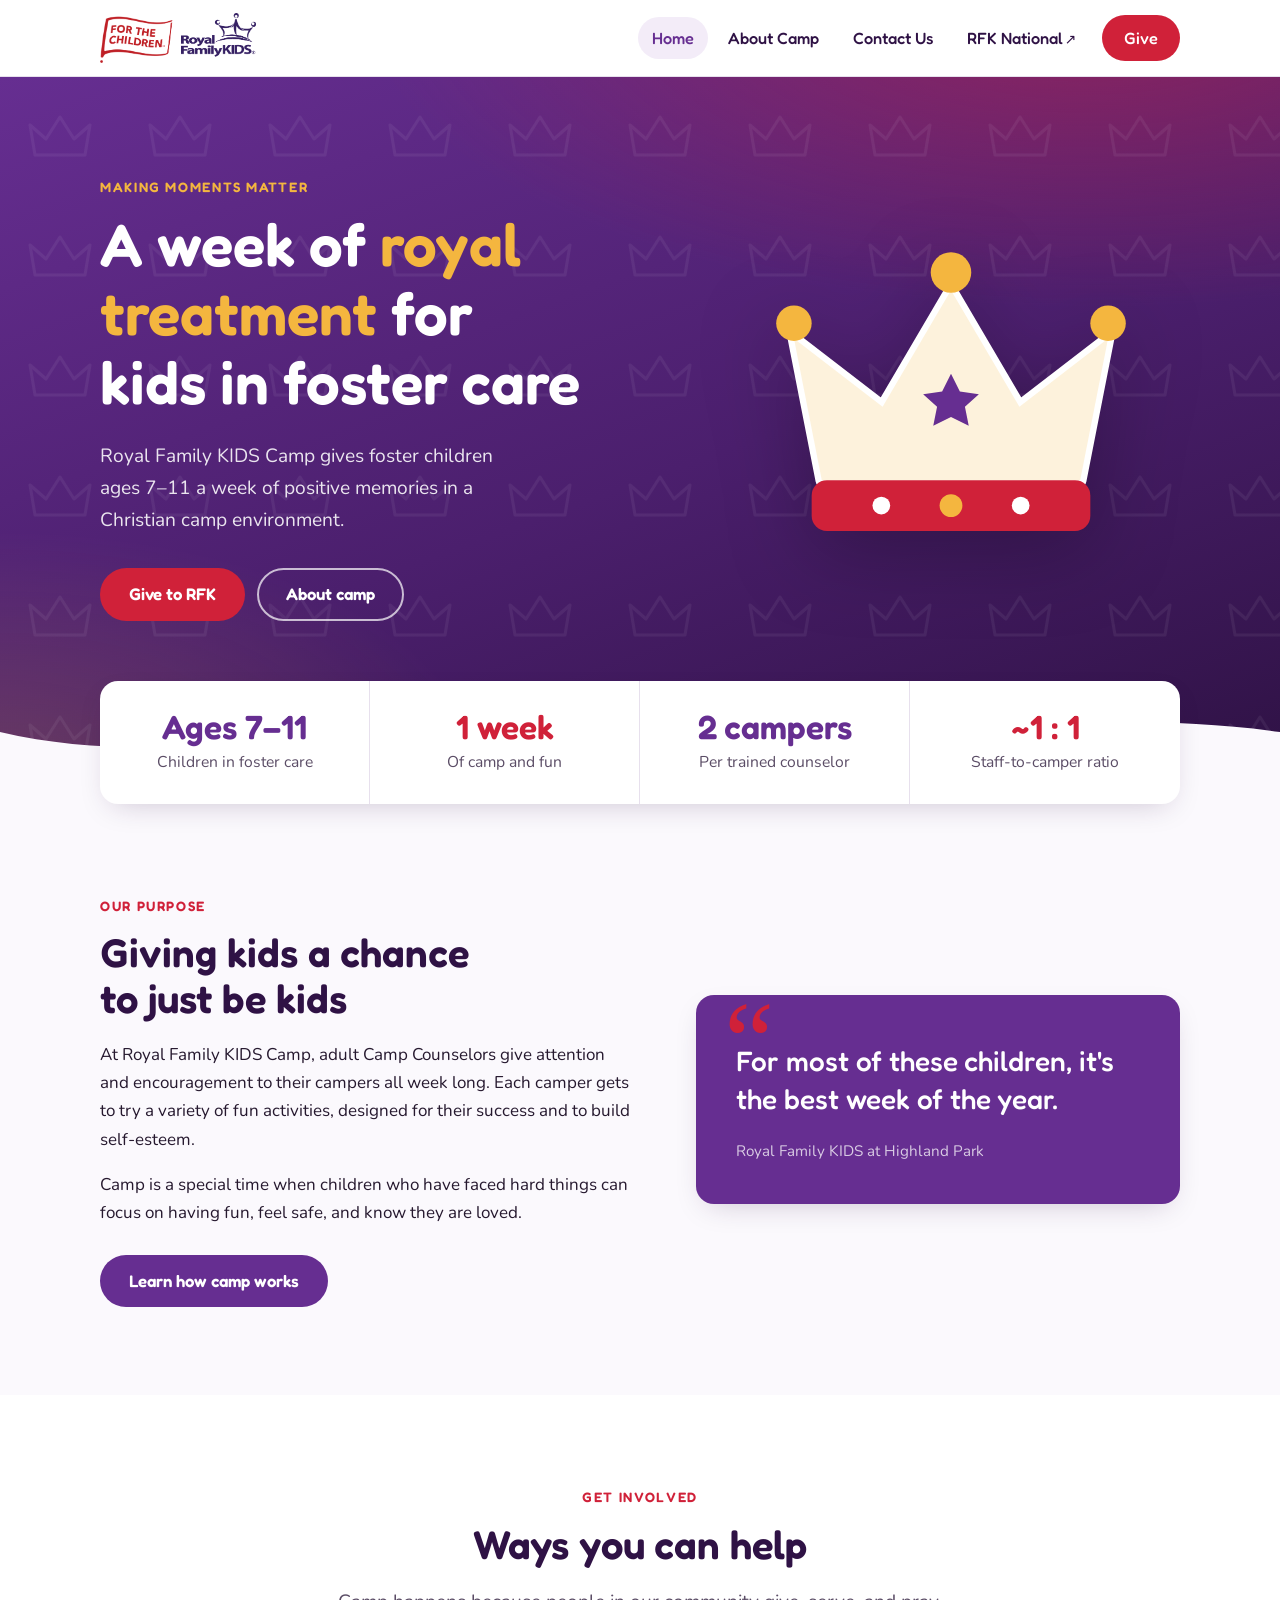
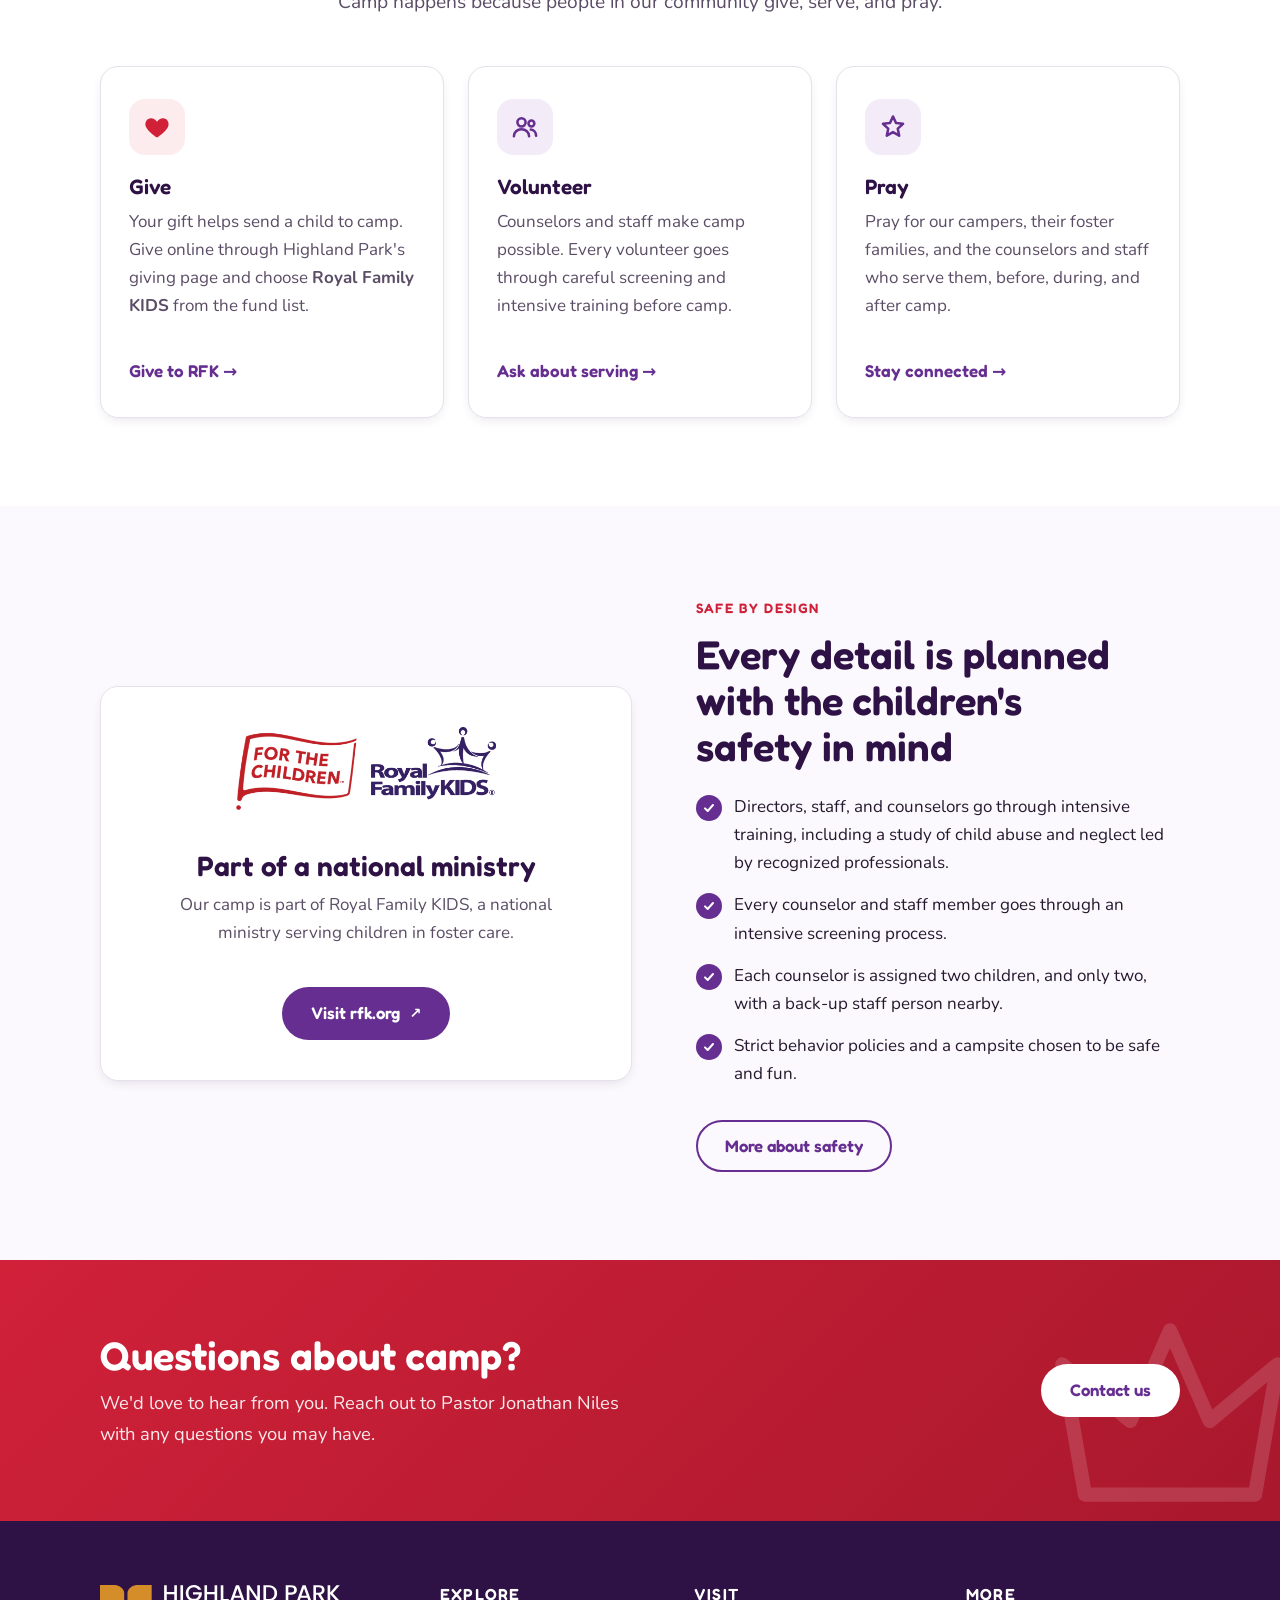
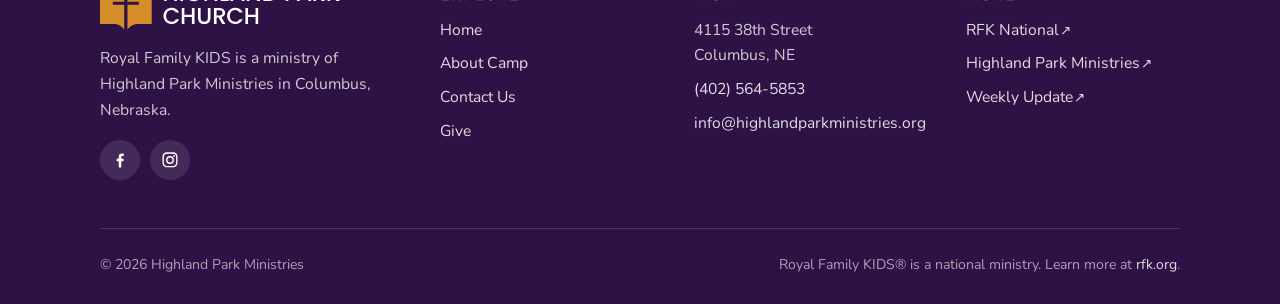
==== index.html @ 73dc24c9 "Initial commit" ====
<!DOCTYPE html>
<html lang="en">
<head>
  <meta charset="UTF-8">
  <meta name="viewport" content="width=device-width, initial-scale=1.0">
  <title>Royal Family KIDS | Highland Park Ministries</title>
  <meta name="description" content="Royal Family KIDS Camp at Highland Park Ministries in Columbus, Nebraska gives foster children ages 7–11 a week of positive memories and royal treatment in a Christian camp environment.">
  <meta name="theme-color" content="#662e91">
  <link rel="icon" href="images/favicon.svg" type="image/svg+xml">
  <link rel="preconnect" href="https://fonts.googleapis.com">
  <link rel="preconnect" href="https://fonts.gstatic.com" crossorigin>
  <link href="https://fonts.googleapis.com/css2?family=Fredoka:wght@500;600&family=Nunito:wght@400;700&display=swap" rel="stylesheet">
  <link rel="stylesheet" href="style.css">
</head>
<body>
  <a class="skip-link" href="#main">Skip to content</a>

  <header class="site-header">
    <div class="container header-inner">
      <a class="brand" href="index.html" aria-label="Royal Family KIDS home">
        <img src="images/rfk-logo.png" alt="For the Children — Royal Family KIDS" width="495" height="159">
      </a>
      <button class="nav-toggle" type="button" aria-expanded="false" aria-controls="site-nav" aria-label="Menu">
        <svg viewBox="0 0 24 24" fill="none" stroke="currentColor" stroke-width="2.5" stroke-linecap="round"><path d="M4 7h16M4 12h16M4 17h16"/></svg>
      </button>
      <nav class="site-nav" id="site-nav" aria-label="Main">
        <ul>
          <li><a href="index.html" aria-current="page">Home</a></li>
          <li><a href="about.html">About Camp</a></li>
          <li><a href="contact.html">Contact Us</a></li>
          <li><a class="ext" href="https://rfk.org/" target="_blank" rel="noopener">RFK National</a></li>
          <li class="nav-give"><a href="give.html">Give</a></li>
        </ul>
      </nav>
    </div>
  </header>

  <main id="main">
    <!-- Hero -->
    <section class="hero">
      <div class="container hero-inner">
        <div>
          <span class="eyebrow">Making moments matter</span>
          <h1>A week of <span class="accent">royal treatment</span> for kids in foster care</h1>
          <p class="lead">Royal Family KIDS Camp gives foster children ages 7–11 a week of positive memories in a Christian camp environment.</p>
          <div class="btn-row">
            <a class="btn btn-red" href="give.html">Give to RFK</a>
            <a class="btn btn-outline-white" href="about.html">About camp</a>
          </div>
        </div>
        <div class="hero-art" aria-hidden="true">
          <svg viewBox="0 0 300 260" fill="none">
            <path d="M48 196 L26 84 L96 138 L150 46 L204 138 L274 84 L252 196 Z" fill="#ffffff" stroke="#ffffff" stroke-width="10" stroke-linejoin="round"/>
            <path d="M48 196 L26 84 L96 138 L150 46 L204 138 L274 84 L252 196 Z" fill="#f4b63f" opacity="0.18"/>
            <circle cx="26" cy="72" r="14" fill="#f4b63f"/>
            <circle cx="150" cy="32" r="16" fill="#f4b63f"/>
            <circle cx="274" cy="72" r="14" fill="#f4b63f"/>
            <rect x="40" y="196" width="220" height="40" rx="12" fill="#d02139"/>
            <circle cx="95" cy="216" r="7" fill="#ffffff"/>
            <circle cx="150" cy="216" r="9" fill="#f4b63f"/>
            <circle cx="205" cy="216" r="7" fill="#ffffff"/>
            <path d="M150 112 l7 14 15 2 -11 10 3 15 -14 -7 -14 7 3 -15 -11 -10 15 -2z" fill="#662e91"/>
          </svg>
        </div>
      </div>
      <div class="wave" aria-hidden="true">
        <svg viewBox="0 0 1440 80" preserveAspectRatio="none"><path d="M0 40 C 240 90 480 0 720 30 C 960 60 1200 10 1440 40 L1440 80 L0 80 Z" fill="#fbf9fd"/></svg>
      </div>
    </section>

    <!-- Quick facts -->
    <section class="facts" aria-label="Camp at a glance">
      <div class="container">
        <div class="facts-grid">
          <div class="fact"><strong>Ages 7–11</strong><span>Children in foster care</span></div>
          <div class="fact"><strong>1 week</strong><span>Of camp and fun</span></div>
          <div class="fact"><strong>2 campers</strong><span>Per trained counselor</span></div>
          <div class="fact"><strong>~1 : 1</strong><span>Staff-to-camper ratio</span></div>
        </div>
      </div>
    </section>

    <!-- Intro -->
    <section class="section">
      <div class="container split">
        <div>
          <span class="eyebrow">Our purpose</span>
          <h2>Giving kids a chance to just be kids</h2>
          <p>At Royal Family KIDS Camp, adult Camp Counselors give attention and encouragement to their campers all week long. Each camper gets to try a variety of fun activities, designed for their success and to build self-esteem.</p>
          <p>Camp is a special time when children who have faced hard things can focus on having fun, feel safe, and know they are loved.</p>
          <div class="btn-row spaced">
            <a class="btn btn-purple" href="about.html">Learn how camp works</a>
          </div>
        </div>
        <figure class="quote-card">
          <blockquote>For most of these children, it's the best week of the year.</blockquote>
          <cite>Royal Family KIDS at Highland Park</cite>
        </figure>
      </div>
    </section>

    <!-- Ways to help -->
    <section class="section section-white">
      <div class="container">
        <div class="section-head center">
          <span class="eyebrow">Get involved</span>
          <h2>Ways you can help</h2>
          <p class="lead">Camp happens because people in our community give, serve, and pray.</p>
        </div>
        <div class="card-grid">
          <article class="card">
            <div class="icon-badge red" aria-hidden="true">
              <svg viewBox="0 0 24 24" fill="currentColor"><path d="M12 21s-7.5-4.6-9.5-9.3C1.1 8.3 3.2 4.5 7 4.5c2.1 0 3.6 1.2 5 3 1.4-1.8 2.9-3 5-3 3.8 0 5.9 3.8 4.5 7.2C19.5 16.4 12 21 12 21z"/></svg>
            </div>
            <h3>Give</h3>
            <p>Your gift helps send a child to camp. Give online through Highland Park's giving page and choose <strong>Royal Family KIDS</strong> from the fund list.</p>
            <a class="card-link" href="give.html">Give to RFK &rarr;</a>
          </article>
          <article class="card">
            <div class="icon-badge" aria-hidden="true">
              <svg viewBox="0 0 24 24" fill="none" stroke="currentColor" stroke-width="2.2" stroke-linecap="round" stroke-linejoin="round"><circle cx="9" cy="8" r="3.5"/><path d="M2.5 20c0-3.6 2.9-6 6.5-6s6.5 2.4 6.5 6"/><circle cx="17.5" cy="9" r="2.5"/><path d="M17 14.2c2.6.3 4.5 2.4 4.5 5.3"/></svg>
            </div>
            <h3>Volunteer</h3>
            <p>Counselors and staff make camp possible. Every volunteer goes through careful screening and intensive training before camp.</p>
            <a class="card-link" href="contact.html">Ask about serving &rarr;</a>
          </article>
          <article class="card">
            <div class="icon-badge" aria-hidden="true">
              <svg viewBox="0 0 24 24" fill="none" stroke="currentColor" stroke-width="2.2" stroke-linecap="round" stroke-linejoin="round"><path d="M12 3l2.6 5.6 6 .7-4.5 4.1 1.2 6L12 16.4 6.7 19.4l1.2-6L3.4 9.3l6-.7z"/></svg>
            </div>
            <h3>Pray</h3>
            <p>Pray for our campers, their foster families, and the counselors and staff who serve them, before, during, and after camp.</p>
            <a class="card-link" href="contact.html">Stay connected &rarr;</a>
          </article>
        </div>
      </div>
    </section>

    <!-- Safety teaser -->
    <section class="section">
      <div class="container split reverse">
        <div>
          <span class="eyebrow">Safe by design</span>
          <h2>Every detail is planned with the children's safety in mind</h2>
          <ul class="checklist">
            <li>Directors, staff, and counselors go through intensive training, including a study of child abuse and neglect led by recognized professionals.</li>
            <li>Every counselor and staff member goes through an intensive screening process.</li>
            <li>Each counselor is assigned two children, and only two, with a back-up staff person nearby.</li>
            <li>Strict behavior policies and a campsite chosen to be safe and fun.</li>
          </ul>
          <a class="btn btn-outline" href="about.html#safety">More about safety</a>
        </div>
        <div class="feature-band stacked">
          <img src="images/rfk-logo.png" alt="" width="495" height="159">
          <div>
            <h2>Part of a national ministry</h2>
            <p>Our camp is part of Royal Family KIDS, a national ministry serving children in foster care.</p>
          </div>
          <a class="btn btn-purple ext" href="https://rfk.org/" target="_blank" rel="noopener">Visit rfk.org</a>
        </div>
      </div>
    </section>

    <!-- CTA -->
    <section class="cta-band">
      <div class="container cta-inner">
        <div>
          <h2>Questions about camp?</h2>
          <p>We'd love to hear from you. Reach out to Pastor Jonathan Niles with any questions you may have.</p>
        </div>
        <a class="btn btn-white" href="contact.html">Contact us</a>
      </div>
    </section>
  </main>

  <footer class="site-footer">
    <div class="container">
      <div class="footer-grid">
        <div class="footer-brand">
          <img src="images/hpc-logo-white.svg" alt="Highland Park Ministries" width="240" height="45">
          <p>Royal Family KIDS is a ministry of Highland Park Ministries in Columbus, Nebraska.</p>
          <div class="socials">
            <a href="https://www.facebook.com/hpchurchne" target="_blank" rel="noopener" aria-label="Highland Park on Facebook">
              <svg viewBox="0 0 24 24"><path d="M13.5 21v-7.5h2.5l.4-3h-2.9V8.6c0-.9.3-1.5 1.5-1.5h1.5V4.4c-.3 0-1.2-.1-2.2-.1-2.2 0-3.8 1.4-3.8 3.9v2.3H8v3h2.5V21h3z"/></svg>
            </a>
            <a href="https://www.instagram.com/hpchurchne/" target="_blank" rel="noopener" aria-label="Highland Park on Instagram">
              <svg viewBox="0 0 24 24"><path d="M12 7.3a4.7 4.7 0 1 0 0 9.4 4.7 4.7 0 0 0 0-9.4zm0 7.7a3 3 0 1 1 0-6 3 3 0 0 1 0 6zm6-7.9a1.1 1.1 0 1 1-2.2 0 1.1 1.1 0 0 1 2.2 0zM21 8.1c-.1-1.5-.4-2.8-1.5-3.9S17.1 2.8 15.6 2.7C14.1 2.6 9.9 2.6 8.4 2.7 6.9 2.8 5.6 3.1 4.5 4.2S3.1 6.6 3 8.1c-.1 1.5-.1 5.7 0 7.2.1 1.5.4 2.8 1.5 3.9s2.4 1.4 3.9 1.5c1.5.1 5.7.1 7.2 0 1.5-.1 2.8-.4 3.9-1.5s1.4-2.4 1.5-3.9c.1-1.5.1-5.7 0-7.2zm-2 9.1c-.3.8-.9 1.4-1.7 1.7-1.2.5-4 .4-5.3.4s-4.1.1-5.3-.4c-.8-.3-1.4-.9-1.7-1.7-.5-1.2-.4-4-.4-5.3s-.1-4.1.4-5.3c.3-.8.9-1.4 1.7-1.7 1.2-.5 4-.4 5.3-.4s4.1-.1 5.3.4c.8.3 1.4.9 1.7 1.7.5 1.2.4 4 .4 5.3s.1 4.1-.4 5.3z"/></svg>
            </a>
          </div>
        </div>
        <div>
          <h4>Explore</h4>
          <ul>
            <li><a href="index.html">Home</a></li>
            <li><a href="about.html">About Camp</a></li>
            <li><a href="contact.html">Contact Us</a></li>
            <li><a href="give.html">Give</a></li>
          </ul>
        </div>
        <div>
          <h4>Visit</h4>
          <ul>
            <li>4115 38th Street<br>Columbus, NE</li>
            <li><a href="tel:+14025645853">(402) 564-5853</a></li>
            <li><a href="mailto:info@highlandparkministries.org">info@highlandparkministries.org</a></li>
          </ul>
        </div>
        <div>
          <h4>More</h4>
          <ul>
            <li><a class="ext" href="https://rfk.org/" target="_blank" rel="noopener">RFK National</a></li>
            <li><a class="ext" href="https://highlandparkministries.org/" target="_blank" rel="noopener">Highland Park Ministries</a></li>
            <li><a class="ext" href="https://hpchurchne.churchcenter.com/pages/weekly-update" target="_blank" rel="noopener">Weekly Update</a></li>
          </ul>
        </div>
      </div>
      <div class="footer-bottom">
        <span>&copy; <span id="year">2026</span> Highland Park Ministries</span>
        <span>Royal Family KIDS&reg; is a national ministry. Learn more at <a href="https://rfk.org/" target="_blank" rel="noopener">rfk.org</a>.</span>
      </div>
    </div>
  </footer>

  <script src="script.js"></script>
</body>
</html>
---- style.css ----
/* ==========================================================================
   Royal Family KIDS — Highland Park Ministries
   Shared stylesheet for every page
   ========================================================================== */

:root {
  /* Brand */
  --purple: #662e91;
  --purple-dark: #4b1f6d;
  --purple-deep: #2f1245;
  --purple-tint: #f3ecf8;
  --purple-soft: #e4d5ef;
  --red: #d02139;
  --red-dark: #a9182d;
  --red-tint: #fdecee;
  --gold: #f4b63f;

  /* Neutrals */
  --ink: #26192f;
  --ink-soft: #5b4d66;
  --line: #e7e0ed;
  --paper: #ffffff;
  --page: #fbf9fd;

  /* Type */
  --font-display: "Fredoka", "Trebuchet MS", system-ui, sans-serif;
  --font-body: "Nunito", system-ui, -apple-system, "Segoe UI", sans-serif;

  /* Shape */
  --radius: 18px;
  --radius-sm: 10px;
  --shadow: 0 10px 30px -12px rgba(47, 18, 69, 0.25);
  --shadow-sm: 0 4px 14px -6px rgba(47, 18, 69, 0.2);
  --container: 1120px;
}

/* ---------- Reset / base ---------- */
*, *::before, *::after { box-sizing: border-box; }

html { scroll-behavior: smooth; }

body {
  margin: 0;
  font-family: var(--font-body);
  font-size: 1.0625rem;
  line-height: 1.65;
  color: var(--ink);
  background: var(--page);
  -webkit-font-smoothing: antialiased;
}

img, svg { display: block; max-width: 100%; }

h1, h2, h3, h4 {
  font-family: var(--font-display);
  font-weight: 600;
  line-height: 1.15;
  margin: 0 0 0.5em;
  color: var(--purple-deep);
  text-wrap: balance;
}
h1 { font-size: clamp(2.25rem, 5vw + 0.5rem, 3.75rem); }
h2 { font-size: clamp(1.75rem, 2.5vw + 0.75rem, 2.5rem); }
h3 { font-size: 1.3rem; }

p { margin: 0 0 1em; }
p:last-child { margin-bottom: 0; }

a { color: var(--purple); text-underline-offset: 3px; }
a:hover { color: var(--red); }

:focus-visible {
  outline: 3px solid var(--gold);
  outline-offset: 3px;
  border-radius: 4px;
}

.container {
  width: 100%;
  max-width: var(--container);
  margin: 0 auto;
  padding: 0 20px;
}

.skip-link {
  position: absolute;
  left: -9999px;
  top: 0;
  background: var(--purple);
  color: #fff;
  padding: 10px 16px;
  z-index: 100;
}
.skip-link:focus { left: 12px; top: 12px; }

.eyebrow {
  display: inline-block;
  font-family: var(--font-display);
  font-weight: 600;
  font-size: 0.85rem;
  letter-spacing: 0.12em;
  text-transform: uppercase;
  color: var(--red);
  margin-bottom: 0.75rem;
}

.lead {
  font-size: 1.2rem;
  color: var(--ink-soft);
}

/* ---------- Buttons ---------- */
.btn {
  display: inline-flex;
  align-items: center;
  justify-content: center;
  gap: 0.5em;
  font-family: var(--font-display);
  font-weight: 600;
  font-size: 1.05rem;
  line-height: 1;
  padding: 0.95em 1.6em;
  border-radius: 999px;
  border: 2px solid transparent;
  text-decoration: none;
  cursor: pointer;
  transition: transform 0.15s ease, background-color 0.15s ease, color 0.15s ease, border-color 0.15s ease;
}
.btn:hover { transform: translateY(-2px); }
.btn:active { transform: translateY(0); }

.btn-red { background: var(--red); color: #fff; }
.btn-red:hover { background: var(--red-dark); color: #fff; }

.btn-purple { background: var(--purple); color: #fff; }
.btn-purple:hover { background: var(--purple-dark); color: #fff; }

.btn-white { background: #fff; color: var(--purple); }
.btn-white:hover { background: var(--purple-tint); color: var(--purple-dark); }

.btn-outline-white { border-color: rgba(255, 255, 255, 0.7); color: #fff; }
.btn-outline-white:hover { background: rgba(255, 255, 255, 0.12); border-color: #fff; color: #fff; }

.btn-outline { border-color: var(--purple); color: var(--purple); }
.btn-outline:hover { background: var(--purple); color: #fff; }

.btn-row { display: flex; flex-wrap: wrap; gap: 12px; }

.ext::after {
  content: "\2197"; /* ↗ */
  font-size: 0.85em;
  margin-left: 0.1em;
}

/* ---------- Header / nav ---------- */
.site-header {
  position: sticky;
  top: 0;
  z-index: 50;
  background: rgba(255, 255, 255, 0.96);
  backdrop-filter: saturate(1.4) blur(8px);
  border-bottom: 1px solid var(--line);
}

.header-inner {
  display: flex;
  align-items: center;
  justify-content: space-between;
  gap: 20px;
  min-height: 76px;
}

.brand img {
  height: 50px;
  width: auto;
}

.nav-toggle {
  display: none;
  background: none;
  border: 2px solid var(--purple-soft);
  border-radius: var(--radius-sm);
  padding: 8px;
  cursor: pointer;
  color: var(--purple);
}
.nav-toggle svg { width: 26px; height: 26px; }

.site-nav ul {
  display: flex;
  align-items: center;
  gap: 6px;
  list-style: none;
  margin: 0;
  padding: 0;
}

.site-nav a {
  display: block;
  font-family: var(--font-display);
  font-weight: 500;
  font-size: 1.02rem;
  color: var(--purple-deep);
  text-decoration: none;
  padding: 8px 14px;
  border-radius: 999px;
}
.site-nav a:hover { background: var(--purple-tint); color: var(--purple); }
.site-nav a[aria-current="page"] { color: var(--purple); background: var(--purple-tint); }

.site-nav .nav-give a {
  background: var(--red);
  color: #fff;
  padding: 10px 22px;
  margin-left: 6px;
}
.site-nav .nav-give a:hover,
.site-nav .nav-give a[aria-current="page"] { background: var(--red-dark); color: #fff; }

@media (max-width: 880px) {
  .nav-toggle { display: block; }

  .site-nav {
    position: absolute;
    top: 100%;
    left: 0;
    right: 0;
    background: #fff;
    border-bottom: 1px solid var(--line);
    box-shadow: var(--shadow);
    display: none;
  }
  .site-nav.open { display: block; }

  .site-nav ul {
    flex-direction: column;
    align-items: stretch;
    gap: 4px;
    padding: 12px 20px 20px;
  }
  .site-nav a { padding: 12px 16px; border-radius: var(--radius-sm); }
  .site-nav .nav-give a { margin: 8px 0 0; text-align: center; border-radius: 999px; }
}

@media (max-width: 420px) {
  .brand img { height: 40px; }
}

/* ---------- Hero (home) ---------- */
.hero {
  position: relative;
  overflow: hidden;
  color: #fff;
  background:
    radial-gradient(1200px 500px at 85% -10%, rgba(208, 33, 57, 0.45), transparent 60%),
    radial-gradient(800px 400px at 0% 100%, rgba(244, 182, 63, 0.18), transparent 60%),
    linear-gradient(160deg, var(--purple) 0%, var(--purple-dark) 55%, var(--purple-deep) 100%);
  padding: 96px 0 150px;
}

.hero::before {
  /* faint repeating crown pattern */
  content: "";
  position: absolute;
  inset: 0;
  background-image: url("data:image/svg+xml,%3Csvg xmlns='http://www.w3.org/2000/svg' width='120' height='120' viewBox='0 0 120 120'%3E%3Cg fill='none' stroke='%23ffffff' stroke-opacity='0.06' stroke-width='3' stroke-linejoin='round'%3E%3Cpath d='M35 78 L30 48 L46 62 L60 40 L74 62 L90 48 L85 78 Z'/%3E%3C/g%3E%3C/svg%3E");
  background-size: 120px 120px;
  pointer-events: none;
}

.hero-inner {
  position: relative;
  display: grid;
  grid-template-columns: 1.25fr 1fr;
  align-items: center;
  gap: 48px;
}

.hero h1 { color: #fff; margin-bottom: 0.4em; }
.hero h1 .accent { color: var(--gold); }

.hero .eyebrow { color: var(--gold); }

.hero p.lead {
  color: rgba(255, 255, 255, 0.88);
  max-width: 36ch;
  margin-bottom: 2rem;
}

.hero-art {
  position: relative;
  justify-self: center;
  width: min(100%, 380px);
}
.hero-art svg { width: 100%; height: auto; filter: drop-shadow(0 20px 40px rgba(0, 0, 0, 0.25)); }

.wave {
  position: absolute;
  left: 0;
  right: 0;
  bottom: -1px;
  line-height: 0;
}
.wave svg { width: 100%; height: 80px; }

@media (max-width: 880px) {
  .hero { padding: 64px 0 130px; }
  .hero-inner { grid-template-columns: 1fr; gap: 32px; }
  .hero-art { width: 220px; order: -1; justify-self: start; }
}

/* ---------- Page hero (inner pages) ---------- */
.page-hero {
  position: relative;
  overflow: hidden;
  color: #fff;
  background:
    radial-gradient(900px 400px at 100% 0%, rgba(208, 33, 57, 0.4), transparent 60%),
    linear-gradient(160deg, var(--purple) 0%, var(--purple-dark) 70%, var(--purple-deep) 100%);
  padding: 72px 0 120px;
}
.page-hero::before {
  content: "";
  position: absolute;
  inset: 0;
  background-image: url("data:image/svg+xml,%3Csvg xmlns='http://www.w3.org/2000/svg' width='120' height='120' viewBox='0 0 120 120'%3E%3Cg fill='none' stroke='%23ffffff' stroke-opacity='0.06' stroke-width='3' stroke-linejoin='round'%3E%3Cpath d='M35 78 L30 48 L46 62 L60 40 L74 62 L90 48 L85 78 Z'/%3E%3C/g%3E%3C/svg%3E");
  background-size: 120px 120px;
  pointer-events: none;
}
.page-hero .container { position: relative; }
.page-hero h1 { color: #fff; }
.page-hero .eyebrow { color: var(--gold); }
.page-hero p.lead { color: rgba(255, 255, 255, 0.88); max-width: 52ch; }

/* ---------- Sections ---------- */
.section { padding: 88px 0; }
.section-tight { padding: 56px 0; }
.section-white { background: var(--paper); }
.section-tint { background: var(--purple-tint); }

.section-head {
  max-width: 640px;
  margin-bottom: 48px;
}
.section-head.center { margin-left: auto; margin-right: auto; text-align: center; }

@media (max-width: 640px) {
  .section { padding: 64px 0; }
}

/* ---------- Facts strip ---------- */
.facts {
  position: relative;
  z-index: 2;
  margin-top: -90px;
}
.facts-grid {
  display: grid;
  grid-template-columns: repeat(4, 1fr);
  background: #fff;
  border-radius: var(--radius);
  box-shadow: var(--shadow);
  overflow: hidden;
}
.fact {
  padding: 28px 24px;
  text-align: center;
  border-right: 1px solid var(--line);
}
.fact:last-child { border-right: 0; }
.fact strong {
  display: block;
  font-family: var(--font-display);
  font-weight: 600;
  font-size: 2.1rem;
  line-height: 1.1;
  color: var(--purple);
}
.fact:nth-child(even) strong { color: var(--red); }
.fact span { display: block; color: var(--ink-soft); font-size: 0.98rem; margin-top: 4px; }

@media (max-width: 880px) {
  .facts-grid { grid-template-columns: repeat(2, 1fr); }
  .fact:nth-child(2) { border-right: 0; }
  .fact:nth-child(-n+2) { border-bottom: 1px solid var(--line); }
}

/* ---------- Split layout ---------- */
.split {
  display: grid;
  grid-template-columns: 1.1fr 1fr;
  gap: 64px;
  align-items: center;
}
.split.reverse > :first-child { order: 2; }

@media (max-width: 880px) {
  .split { grid-template-columns: 1fr; gap: 40px; }
  .split.reverse > :first-child { order: 0; }
}

/* ---------- Quote card ---------- */
.quote-card {
  position: relative;
  background: var(--purple);
  color: #fff;
  border-radius: var(--radius);
  padding: 48px 40px 40px;
  box-shadow: var(--shadow);
}
.quote-card::before {
  content: "\201C";
  position: absolute;
  top: -10px;
  left: 28px;
  font-family: Georgia, serif;
  font-size: 7rem;
  line-height: 1;
  color: var(--red);
}
.quote-card blockquote {
  margin: 0;
  font-family: var(--font-display);
  font-weight: 500;
  font-size: clamp(1.35rem, 1.5vw + 0.9rem, 1.75rem);
  line-height: 1.35;
}
.quote-card cite {
  display: block;
  margin-top: 20px;
  font-style: normal;
  font-size: 0.95rem;
  color: rgba(255, 255, 255, 0.75);
}

/* ---------- Cards ---------- */
.card-grid {
  display: grid;
  grid-template-columns: repeat(3, 1fr);
  gap: 24px;
}
.card-grid.two { grid-template-columns: repeat(2, 1fr); }

.card {
  display: flex;
  flex-direction: column;
  background: #fff;
  border: 1px solid var(--line);
  border-radius: var(--radius);
  padding: 32px 28px;
  box-shadow: var(--shadow-sm);
}
.card h3 { margin-bottom: 0.4em; }
.card p { color: var(--ink-soft); }
.card .card-link {
  margin-top: auto;
  padding-top: 20px;
  font-family: var(--font-display);
  font-weight: 600;
  text-decoration: none;
}
.card .card-link:hover { text-decoration: underline; }

.icon-badge {
  display: grid;
  place-items: center;
  width: 56px;
  height: 56px;
  border-radius: 16px;
  margin-bottom: 20px;
  background: var(--purple-tint);
  color: var(--purple);
}
.icon-badge.red { background: var(--red-tint); color: var(--red); }
.icon-badge svg { width: 28px; height: 28px; }

@media (max-width: 880px) {
  .card-grid, .card-grid.two { grid-template-columns: 1fr; }
}

/* ---------- Checklist ---------- */
.checklist {
  list-style: none;
  padding: 0;
  margin: 24px 0 32px;
  display: grid;
  gap: 14px;
}
.checklist li {
  position: relative;
  padding-left: 38px;
}
.checklist li::before {
  content: "";
  position: absolute;
  left: 0;
  top: 2px;
  width: 26px;
  height: 26px;
  border-radius: 50%;
  background: var(--purple) url("data:image/svg+xml,%3Csvg xmlns='http://www.w3.org/2000/svg' viewBox='0 0 24 24' fill='none' stroke='white' stroke-width='3' stroke-linecap='round' stroke-linejoin='round'%3E%3Cpath d='M6 12.5l4 4 8-9'/%3E%3C/svg%3E") center / 16px no-repeat;
}

/* ---------- National / feature band ---------- */
.feature-band {
  display: grid;
  grid-template-columns: auto 1fr auto;
  gap: 40px;
  align-items: center;
  background: #fff;
  border: 1px solid var(--line);
  border-radius: var(--radius);
  padding: 40px 48px;
  box-shadow: var(--shadow-sm);
}
.feature-band img { width: 220px; height: auto; }
.feature-band h2 { font-size: 1.75rem; margin-bottom: 0.3em; }
.feature-band p { color: var(--ink-soft); }

@media (max-width: 880px) {
  .feature-band { grid-template-columns: 1fr; padding: 32px 24px; gap: 24px; }
  .feature-band img { width: 200px; }
}

/* ---------- CTA band ---------- */
.cta-band {
  position: relative;
  overflow: hidden;
  background: linear-gradient(135deg, var(--red) 0%, var(--red-dark) 100%);
  color: #fff;
  padding: 72px 0;
}
.cta-band::after {
  content: "";
  position: absolute;
  right: -60px;
  bottom: -70px;
  width: 340px;
  height: 340px;
  background: url("data:image/svg+xml,%3Csvg xmlns='http://www.w3.org/2000/svg' viewBox='0 0 120 120'%3E%3Cpath d='M30 86 L22 40 L46 60 L60 28 L74 60 L98 40 L90 86 Z' fill='none' stroke='white' stroke-opacity='0.14' stroke-width='5' stroke-linejoin='round'/%3E%3C/svg%3E") center / contain no-repeat;
  pointer-events: none;
}
.cta-inner {
  position: relative;
  z-index: 1;
  display: flex;
  flex-wrap: wrap;
  align-items: center;
  justify-content: space-between;
  gap: 28px;
}
.cta-band h2 { color: #fff; margin-bottom: 0.25em; }
.cta-band p { color: rgba(255, 255, 255, 0.9); font-size: 1.15rem; max-width: 48ch; }

/* ---------- Safety grid (about) ---------- */
.safety-grid {
  display: grid;
  grid-template-columns: repeat(2, 1fr);
  gap: 24px;
}
.safety-item {
  display: flex;
  gap: 20px;
  background: #fff;
  border-radius: var(--radius);
  padding: 28px;
  border: 1px solid var(--line);
}
.safety-item .num {
  flex: none;
  display: grid;
  place-items: center;
  width: 48px;
  height: 48px;
  border-radius: 50%;
  background: var(--purple);
  color: #fff;
  font-family: var(--font-display);
  font-weight: 600;
  font-size: 1.25rem;
}
.safety-item:nth-child(even) .num { background: var(--red); }
.safety-item h3 { margin-bottom: 0.3em; }
.safety-item p { color: var(--ink-soft); }

@media (max-width: 760px) {
  .safety-grid { grid-template-columns: 1fr; }
  .safety-item { padding: 24px 20px; }
}

/* ---------- Person card (about / contact) ---------- */
.person {
  display: grid;
  grid-template-columns: 280px 1fr;
  gap: 48px;
  align-items: center;
}
.person-photo {
  position: relative;
}
.person-photo img {
  width: 100%;
  height: auto;
  border-radius: var(--radius);
  box-shadow: var(--shadow);
  position: relative;
  z-index: 1;
}
.person-photo::before {
  content: "";
  position: absolute;
  inset: 16px -16px -16px 16px;
  border-radius: var(--radius);
  background: var(--red);
}
.person .role {
  font-family: var(--font-display);
  font-weight: 500;
  color: var(--red);
  margin-bottom: 1rem;
}

@media (max-width: 760px) {
  .person { grid-template-columns: 1fr; gap: 40px; }
  .person-photo { max-width: 240px; }
}

/* ---------- Contact page ---------- */
.contact-layout {
  display: grid;
  grid-template-columns: 1.4fr 1fr;
  gap: 40px;
  align-items: start;
  margin-top: -64px;
  position: relative;
  z-index: 2;
}

.panel {
  background: #fff;
  border: 1px solid var(--line);
  border-radius: var(--radius);
  padding: 40px;
  box-shadow: var(--shadow);
}
.panel h2 { font-size: 1.75rem; }

.contact-side { display: grid; gap: 24px; }
.contact-side .panel { padding: 28px; box-shadow: var(--shadow-sm); }
.contact-side h3 { margin-bottom: 0.6em; }

.mini-person {
  display: flex;
  align-items: center;
  gap: 16px;
  margin-bottom: 18px;
}
.mini-person img {
  width: 72px;
  height: 72px;
  border-radius: 50%;
  object-fit: cover;
  object-position: center 20%;
  border: 3px solid var(--purple-soft);
}
.mini-person strong { display: block; font-family: var(--font-display); font-size: 1.2rem; color: var(--purple-deep); line-height: 1.2; }
.mini-person span { color: var(--ink-soft); font-size: 0.95rem; }

.info-list {
  list-style: none;
  margin: 0;
  padding: 0;
  display: grid;
  gap: 14px;
}
.info-list li {
  display: flex;
  gap: 12px;
  align-items: flex-start;
}
.info-list svg {
  flex: none;
  width: 22px;
  height: 22px;
  margin-top: 3px;
  color: var(--purple);
}
.info-list a { word-break: break-word; }

.service-times {
  margin-top: 18px;
  padding-top: 18px;
  border-top: 1px solid var(--line);
  font-size: 0.98rem;
}
.service-times dl { margin: 6px 0 0; display: grid; grid-template-columns: 1fr auto; gap: 4px 16px; }
.service-times dt { color: var(--ink-soft); }
.service-times dd { margin: 0; font-weight: 700; }

.map-wrap {
  margin-top: 48px;
  border-radius: var(--radius);
  overflow: hidden;
  border: 1px solid var(--line);
  box-shadow: var(--shadow-sm);
  background: var(--purple-tint);
}
.map-wrap iframe { display: block; width: 100%; height: 380px; border: 0; }

@media (max-width: 880px) {
  .contact-layout { grid-template-columns: 1fr; }
  .panel { padding: 28px 22px; }
}

/* ---------- Form ---------- */
.form-grid {
  display: grid;
  grid-template-columns: 1fr 1fr;
  gap: 18px 20px;
  margin-top: 24px;
}
.field { display: flex; flex-direction: column; gap: 6px; }
.field.full { grid-column: 1 / -1; }

.field label {
  font-weight: 700;
  font-size: 0.95rem;
  color: var(--purple-deep);
}
.field label .opt { font-weight: 400; color: var(--ink-soft); }

.field input,
.field select,
.field textarea {
  font: inherit;
  font-size: 1rem;
  color: var(--ink);
  background: var(--page);
  border: 2px solid var(--line);
  border-radius: var(--radius-sm);
  padding: 12px 14px;
  width: 100%;
  transition: border-color 0.15s ease, background-color 0.15s ease;
}
.field textarea { min-height: 150px; resize: vertical; }
.field input:focus,
.field select:focus,
.field textarea:focus {
  outline: none;
  border-color: var(--purple);
  background: #fff;
}

.form-note {
  font-size: 0.9rem;
  color: var(--ink-soft);
  margin: 0;
}
.form-actions {
  grid-column: 1 / -1;
  display: flex;
  flex-wrap: wrap;
  align-items: center;
  gap: 16px 24px;
  margin-top: 6px;
}

@media (max-width: 560px) {
  .form-grid { grid-template-columns: 1fr; }
}

/* ---------- Give page ---------- */
.give-wrap {
  min-height: calc(100vh - 77px);
  display: grid;
  place-items: center;
  padding: 64px 0;
  background:
    radial-gradient(900px 500px at 100% 0%, rgba(208, 33, 57, 0.4), transparent 60%),
    linear-gradient(160deg, var(--purple) 0%, var(--purple-dark) 70%, var(--purple-deep) 100%);
}
.give-card {
  background: #fff;
  border-radius: 24px;
  box-shadow: 0 30px 60px -20px rgba(0, 0, 0, 0.45);
  max-width: 560px;
  margin: 0 auto;
  padding: 48px 40px;
  text-align: center;
}
.give-card .crown { width: 72px; margin: 0 auto 16px; color: var(--red); }
.give-card h1 { font-size: clamp(1.9rem, 3vw + 1rem, 2.5rem); }

.give-tip {
  display: flex;
  gap: 14px;
  align-items: flex-start;
  text-align: left;
  background: var(--purple-tint);
  border-left: 5px solid var(--purple);
  border-radius: var(--radius-sm);
  padding: 18px 20px;
  margin: 24px 0 28px;
}
.give-tip svg { flex: none; width: 24px; height: 24px; color: var(--purple); margin-top: 2px; }
.give-tip strong { color: var(--purple-deep); }

.countdown {
  font-size: 0.95rem;
  color: var(--ink-soft);
  margin-top: 18px;
}
.countdown button {
  background: none;
  border: 0;
  padding: 0;
  font: inherit;
  color: var(--purple);
  text-decoration: underline;
  cursor: pointer;
}

@media (max-width: 560px) {
  .give-card { padding: 36px 22px; }
}

/* ---------- Footer ---------- */
.site-footer {
  background: var(--purple-deep);
  color: rgba(255, 255, 255, 0.78);
  padding: 64px 0 28px;
  font-size: 0.98rem;
}
.footer-grid {
  display: grid;
  grid-template-columns: 1.4fr 1fr 1fr 1fr;
  gap: 40px;
}
.footer-brand img { width: 240px; height: auto; margin-bottom: 16px; }
.footer-brand p { max-width: 34ch; }

.site-footer h4 {
  font-size: 1rem;
  letter-spacing: 0.08em;
  text-transform: uppercase;
  color: #fff;
  margin-bottom: 14px;
}
.site-footer ul { list-style: none; margin: 0; padding: 0; display: grid; gap: 8px; }
.site-footer a { color: rgba(255, 255, 255, 0.85); text-decoration: none; }
.site-footer a:hover { color: #fff; text-decoration: underline; }

.socials { display: flex; gap: 10px; margin-top: 16px; }
.socials a {
  display: grid;
  place-items: center;
  width: 40px;
  height: 40px;
  border-radius: 50%;
  background: rgba(255, 255, 255, 0.1);
}
.socials a:hover { background: var(--red); text-decoration: none; }
.socials svg { width: 20px; height: 20px; fill: #fff; }

.footer-bottom {
  margin-top: 48px;
  padding-top: 24px;
  border-top: 1px solid rgba(255, 255, 255, 0.14);
  display: flex;
  flex-wrap: wrap;
  justify-content: space-between;
  gap: 12px;
  font-size: 0.88rem;
  color: rgba(255, 255, 255, 0.6);
}

@media (max-width: 880px) {
  .footer-grid { grid-template-columns: 1fr 1fr; }
  .footer-brand { grid-column: 1 / -1; }
}
@media (max-width: 480px) {
  .footer-grid { grid-template-columns: 1fr; }
}

/* ---------- Motion preference ---------- */
@media (prefers-reduced-motion: reduce) {
  html { scroll-behavior: auto; }
  .btn { transition: none; }
  .btn:hover { transform: none; }
}

/* ---------- Small modifiers ---------- */
.feature-band.stacked {
  grid-template-columns: 1fr;
  text-align: center;
  justify-items: center;
}
.feature-band.stacked img { width: 260px; }
.btn-row.spaced { margin-top: 28px; }
figure.quote-card { margin: 0; }
.section-after-map { padding-top: 0; }
.info-list a { word-break: normal; overflow-wrap: anywhere; }

@media (max-width: 560px) {
  .fact { padding: 22px 12px; }
  .fact strong { font-size: 1.6rem; white-space: nowrap; }
  .fact span { font-size: 0.9rem; }
}
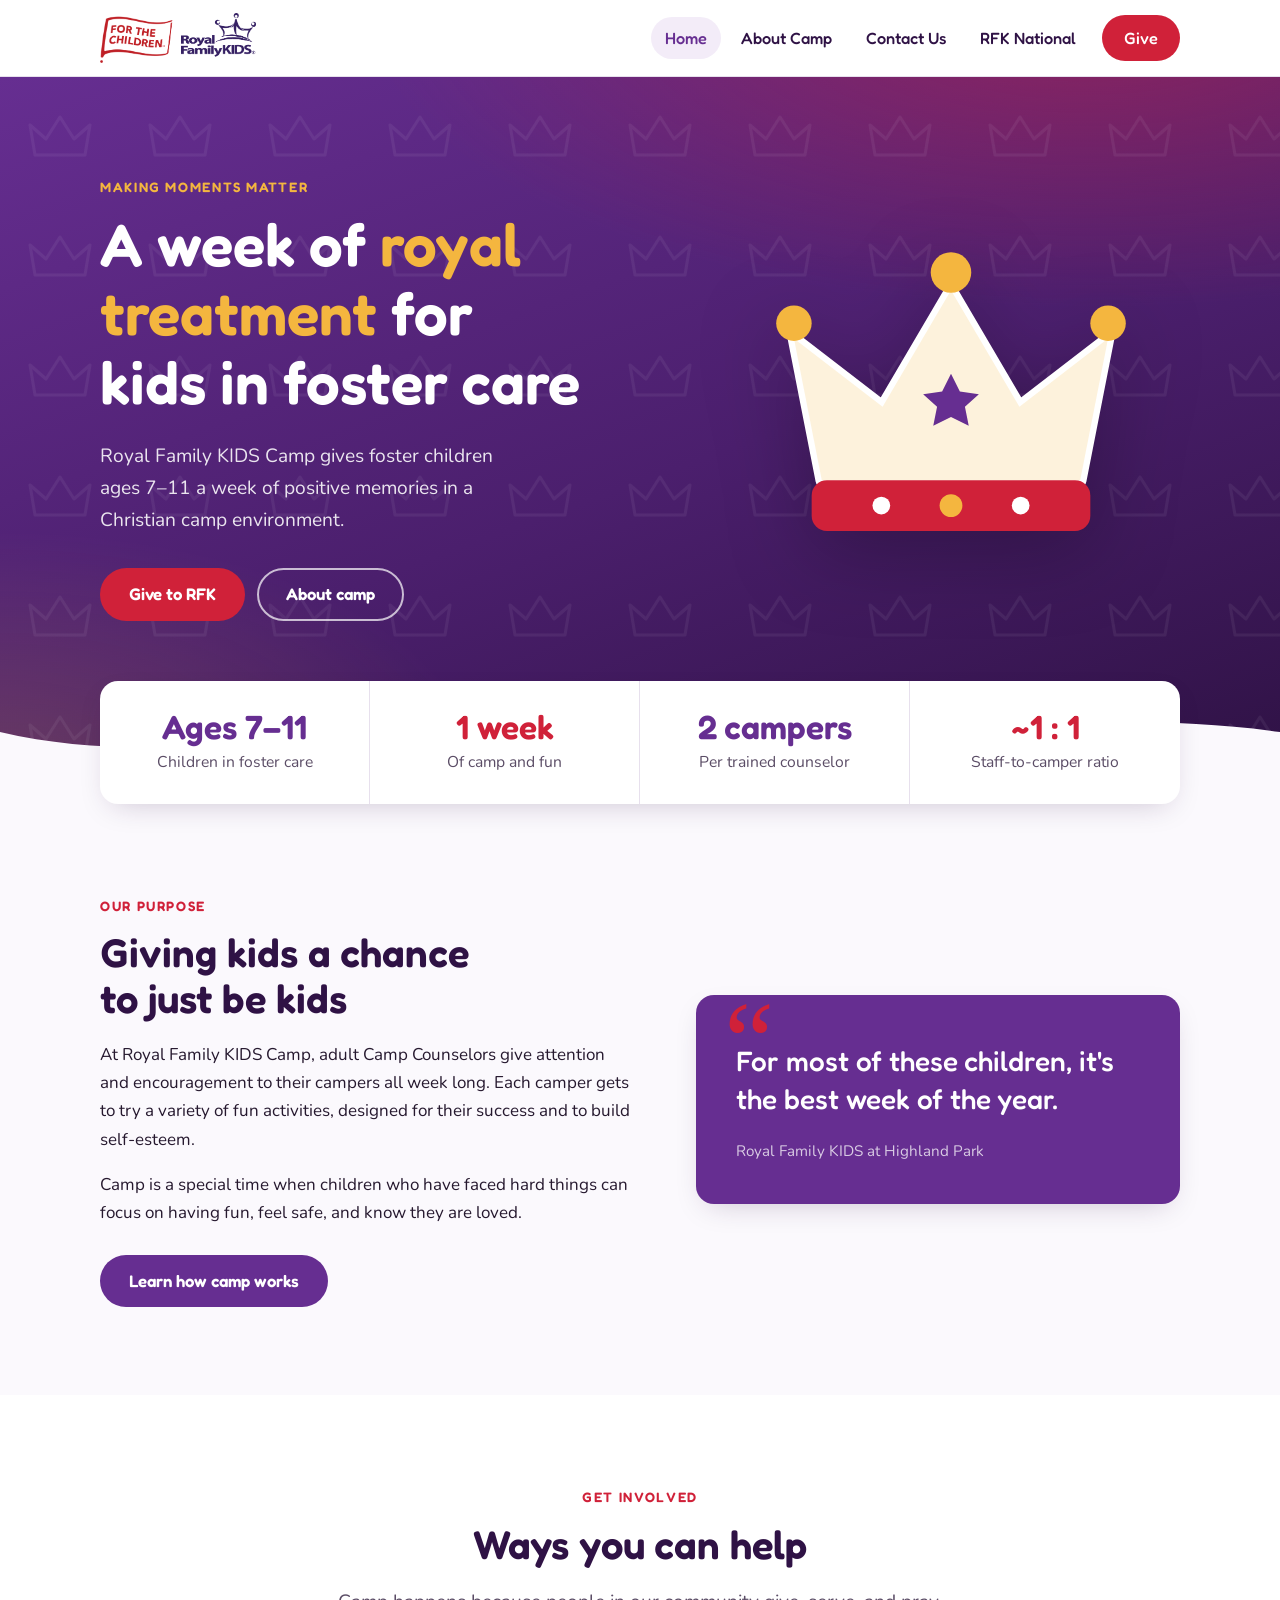
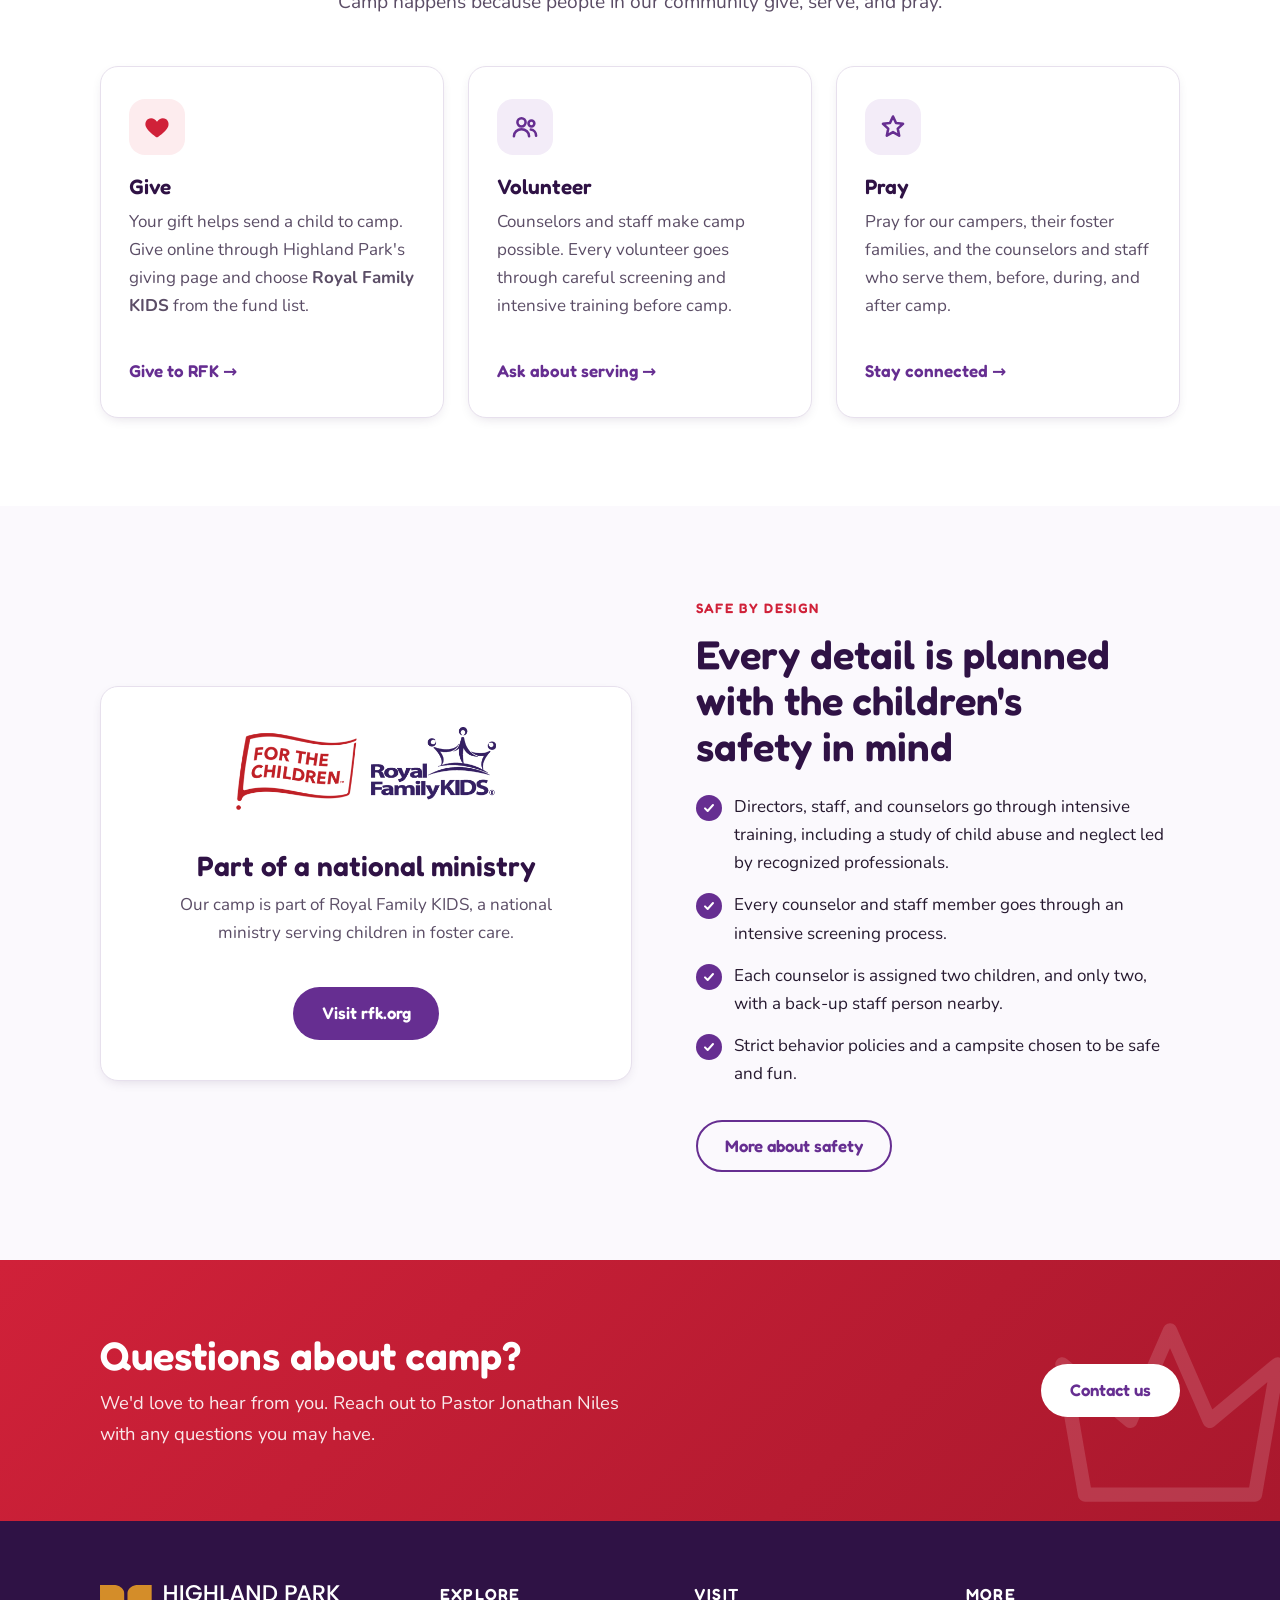
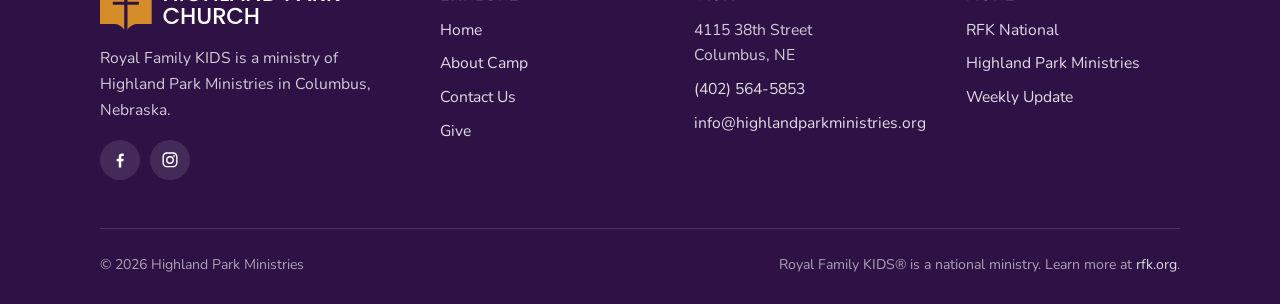
==== commit 2f0d17c0: "Remove external link indicators and update navigation links in HTML files; clean up CSS for link sty" ====
--- a/index.html
+++ b/index.html
@@ -1,4 +1,20 @@
 <!DOCTYPE html>
+<!--
+⠀⠀⠀⠀⠀⠀⠀⠀⠀⠀⡀⠀⠀⠀⠀⠀⠀⢀⠀⠀⠀⠀⠀⠀⠀⠀⠀⠀
+⠀⣠⣄⠀⠀⠀⠀⠀⠀⣏⢉⡆⠀⠀⠀⠀⢰⡋⢹⡄⠀⠀⠀⠀⠀⣠⣤⡀
+⠸⣄⣼⡀⠀⠀⠀⠀⠀⢈⡿⡄⠀⠀⠀⠀⢠⠿⡁⠀⠀⠀⠀⠀⠀⣧⣠⠇
+⠀⠀⢸⡉⠢⣄⠀⠀⠀⡼⠀⠘⢦⠀⠀⡰⠃⠀⢧⠀⠀⠀⣠⠔⠋⡇⠀⠀
+⠀⠀⠀⣇⠀⠈⠑⠒⠒⠁⠀⠀⠀⠑⠊⠁⠀⠀⠈⠒⠒⠊⠁⠀⢸⠀⠀⠀
+⠀⠀⠀⢹⠀⠀⠀⠀⠀⠀⠀⠀⠀⠀⠀⠀⠀⠀⠀⠀⠀⠀⠀⠀⡏⠀⠀⠀
+⠀⠀⠀⠀⣓⠤⠤⣄⣀⣀⣀⣀⣀⠀⠀⢀⣀⣀⣀⣀⣀⡤⢤⣾⠅⠀⠀⠀
+⠀⠀⠀⠀⣏⢭⡙⢒⡒⠒⠒⠛⠛⢻⡛⠛⠛⠒⠒⢒⡒⠋⡭⣽⡇⠀⠀⠀
+⠀⠀⠀⠀⣏⡚⠁⠧⠜⠰⣍⠇⠰⣁⣈⠆⠸⣭⠇⠳⠼⠀⢓⣹⠇⠀⠀⠀
+⠀⠀⠀⠀⠓⠮⠭⠭⣟⣒⣒⣒⣒⣚⣓⣒⣒⣒⣒⣚⠭⠭⠵⠚⠀⠀⠀⠀
+
+       Royal Family KIDS
+
+       ... hi welcome to the source code, hey, you should visit our parent site at nohorseplay.com...yes 
+-->
 <html lang="en">
 <head>
   <meta charset="UTF-8">
@@ -28,7 +44,7 @@
           <li><a href="index.html" aria-current="page">Home</a></li>
           <li><a href="about.html">About Camp</a></li>
           <li><a href="contact.html">Contact Us</a></li>
-          <li><a class="ext" href="https://rfk.org/" target="_blank" rel="noopener">RFK National</a></li>
+          <li><a href="https://rfk.org/">RFK National</a></li>
           <li class="nav-give"><a href="give.html">Give</a></li>
         </ul>
       </nav>
@@ -156,7 +172,7 @@
             <h2>Part of a national ministry</h2>
             <p>Our camp is part of Royal Family KIDS, a national ministry serving children in foster care.</p>
           </div>
-          <a class="btn btn-purple ext" href="https://rfk.org/" target="_blank" rel="noopener">Visit rfk.org</a>
+          <a class="btn btn-purple" href="https://rfk.org/">Visit rfk.org</a>
         </div>
       </div>
     </section>
@@ -180,10 +196,10 @@
           <img src="images/hpc-logo-white.svg" alt="Highland Park Ministries" width="240" height="45">
           <p>Royal Family KIDS is a ministry of Highland Park Ministries in Columbus, Nebraska.</p>
           <div class="socials">
-            <a href="https://www.facebook.com/hpchurchne" target="_blank" rel="noopener" aria-label="Highland Park on Facebook">
+            <a href="https://www.facebook.com/hpchurchne" aria-label="Highland Park on Facebook">
               <svg viewBox="0 0 24 24"><path d="M13.5 21v-7.5h2.5l.4-3h-2.9V8.6c0-.9.3-1.5 1.5-1.5h1.5V4.4c-.3 0-1.2-.1-2.2-.1-2.2 0-3.8 1.4-3.8 3.9v2.3H8v3h2.5V21h3z"/></svg>
             </a>
-            <a href="https://www.instagram.com/hpchurchne/" target="_blank" rel="noopener" aria-label="Highland Park on Instagram">
+            <a href="https://www.instagram.com/hpchurchne/" aria-label="Highland Park on Instagram">
               <svg viewBox="0 0 24 24"><path d="M12 7.3a4.7 4.7 0 1 0 0 9.4 4.7 4.7 0 0 0 0-9.4zm0 7.7a3 3 0 1 1 0-6 3 3 0 0 1 0 6zm6-7.9a1.1 1.1 0 1 1-2.2 0 1.1 1.1 0 0 1 2.2 0zM21 8.1c-.1-1.5-.4-2.8-1.5-3.9S17.1 2.8 15.6 2.7C14.1 2.6 9.9 2.6 8.4 2.7 6.9 2.8 5.6 3.1 4.5 4.2S3.1 6.6 3 8.1c-.1 1.5-.1 5.7 0 7.2.1 1.5.4 2.8 1.5 3.9s2.4 1.4 3.9 1.5c1.5.1 5.7.1 7.2 0 1.5-.1 2.8-.4 3.9-1.5s1.4-2.4 1.5-3.9c.1-1.5.1-5.7 0-7.2zm-2 9.1c-.3.8-.9 1.4-1.7 1.7-1.2.5-4 .4-5.3.4s-4.1.1-5.3-.4c-.8-.3-1.4-.9-1.7-1.7-.5-1.2-.4-4-.4-5.3s-.1-4.1.4-5.3c.3-.8.9-1.4 1.7-1.7 1.2-.5 4-.4 5.3-.4s4.1-.1 5.3.4c.8.3 1.4.9 1.7 1.7.5 1.2.4 4 .4 5.3s.1 4.1-.4 5.3z"/></svg>
             </a>
           </div>
@@ -208,15 +224,15 @@
         <div>
           <h4>More</h4>
           <ul>
-            <li><a class="ext" href="https://rfk.org/" target="_blank" rel="noopener">RFK National</a></li>
-            <li><a class="ext" href="https://highlandparkministries.org/" target="_blank" rel="noopener">Highland Park Ministries</a></li>
-            <li><a class="ext" href="https://hpchurchne.churchcenter.com/pages/weekly-update" target="_blank" rel="noopener">Weekly Update</a></li>
+            <li><a href="https://rfk.org/">RFK National</a></li>
+            <li><a href="https://highlandparkministries.org/">Highland Park Ministries</a></li>
+            <li><a href="https://hpchurchne.churchcenter.com/pages/weekly-update">Weekly Update</a></li>
           </ul>
         </div>
       </div>
       <div class="footer-bottom">
         <span>&copy; <span id="year">2026</span> Highland Park Ministries</span>
-        <span>Royal Family KIDS&reg; is a national ministry. Learn more at <a href="https://rfk.org/" target="_blank" rel="noopener">rfk.org</a>.</span>
+        <span>Royal Family KIDS&reg; is a national ministry. Learn more at <a href="https://rfk.org/">rfk.org</a>.</span>
       </div>
     </div>
   </footer>
--- a/style.css
+++ b/style.css
@@ -146,12 +146,6 @@
 
 .btn-row { display: flex; flex-wrap: wrap; gap: 12px; }
 
-.ext::after {
-  content: "\2197"; /* ↗ */
-  font-size: 0.85em;
-  margin-left: 0.1em;
-}
-
 /* ---------- Header / nav ---------- */
 .site-header {
   position: sticky;
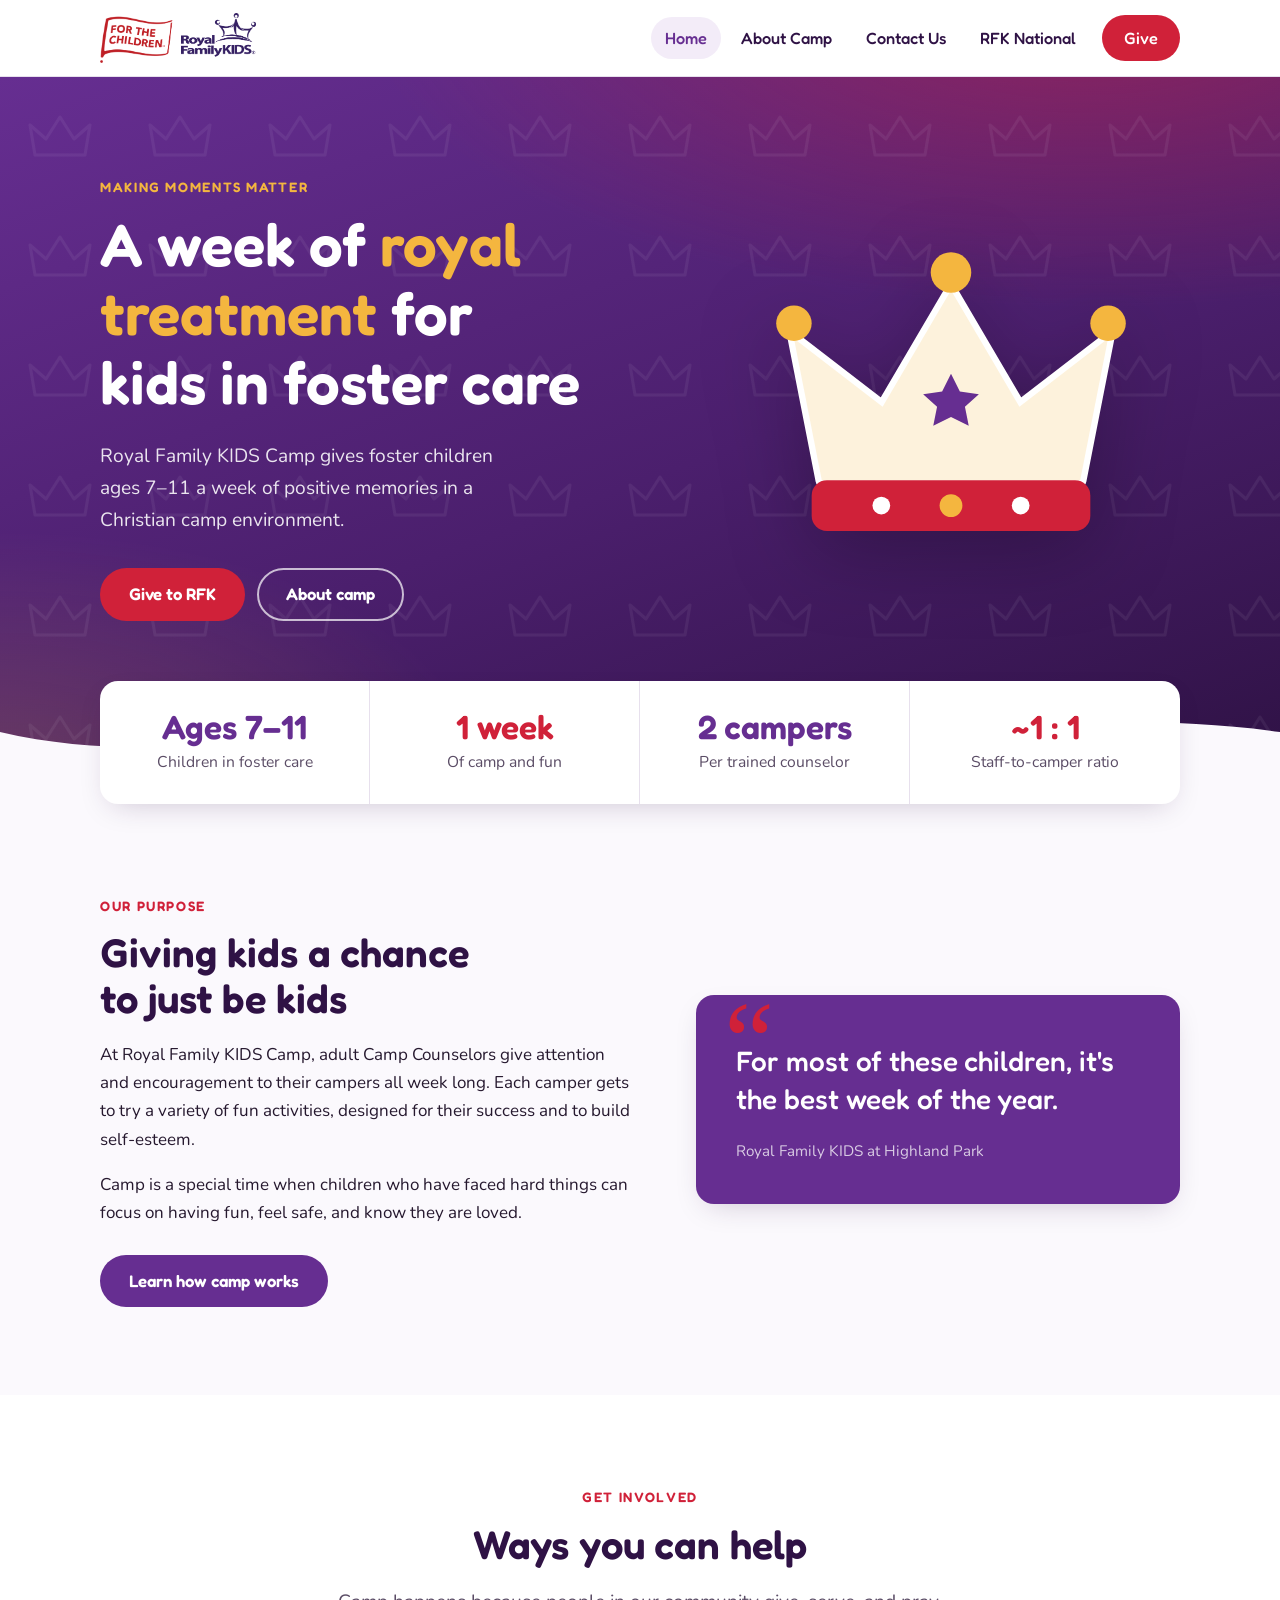
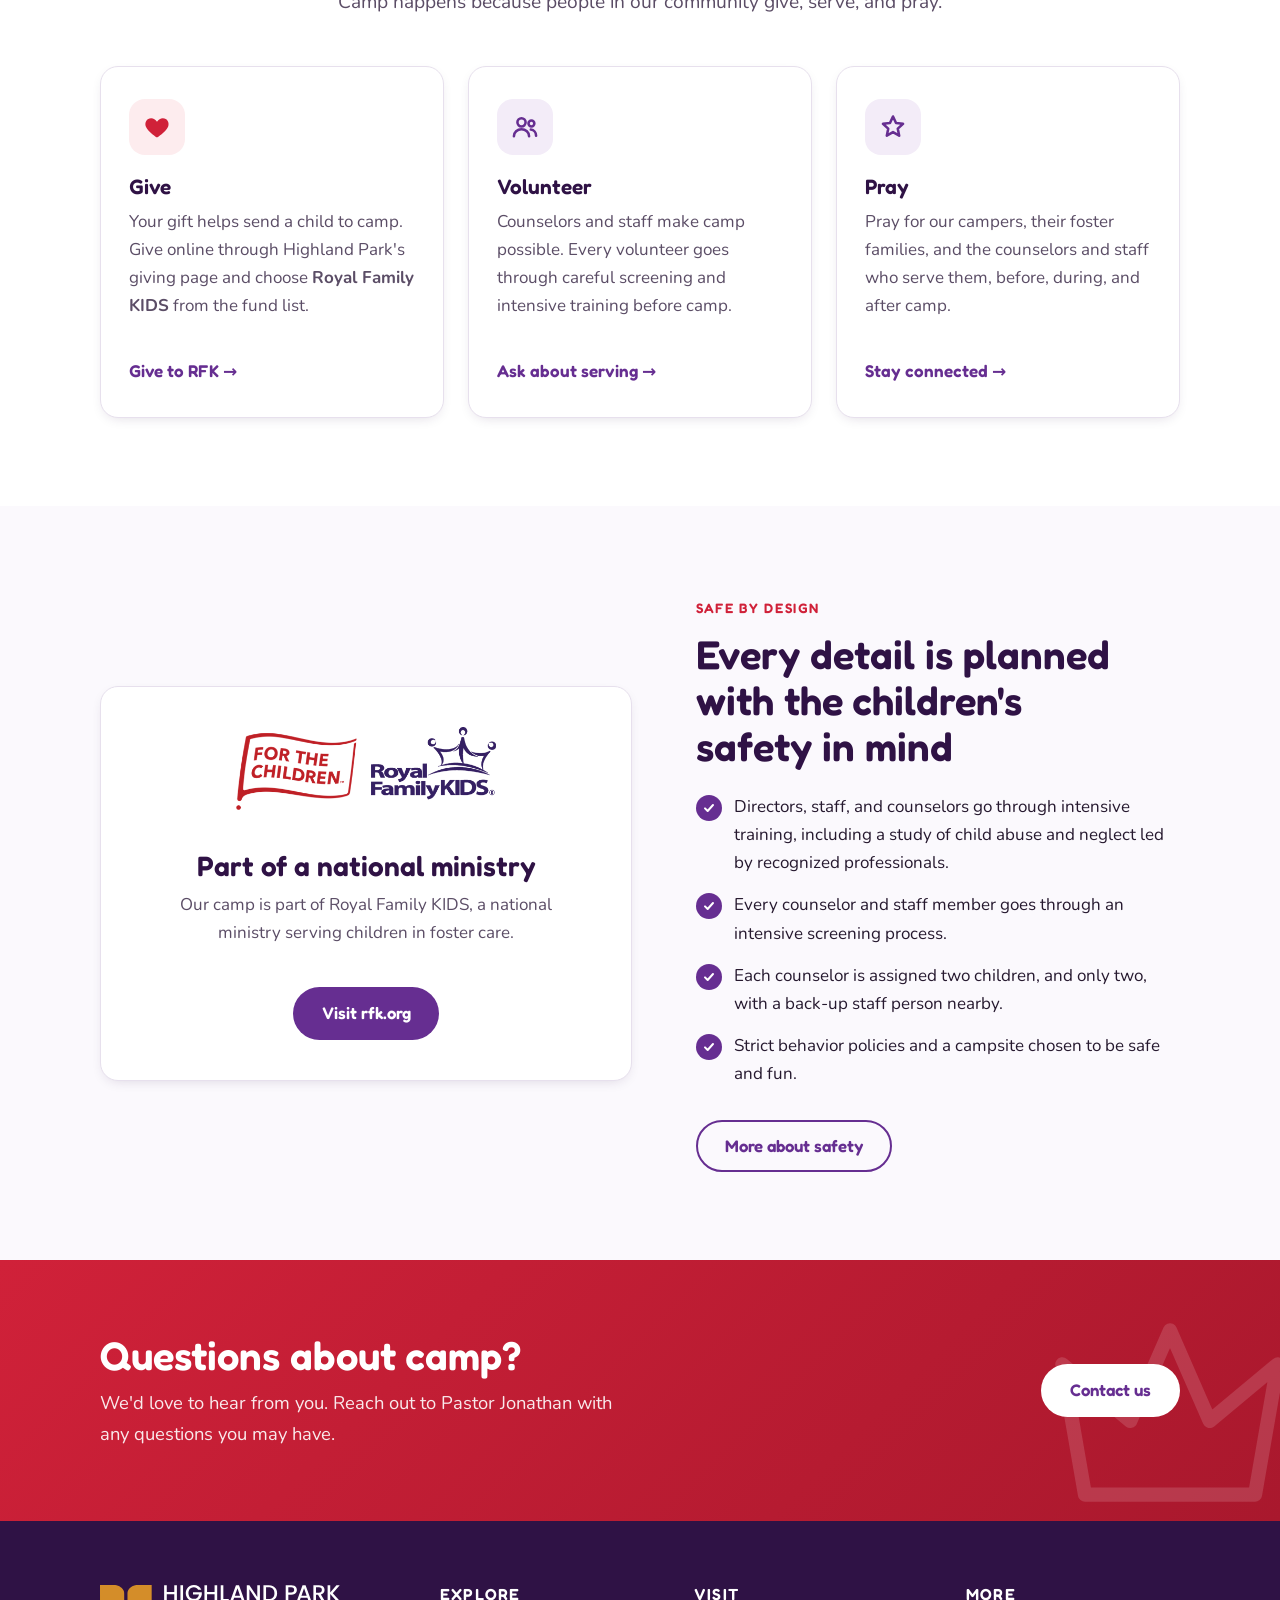
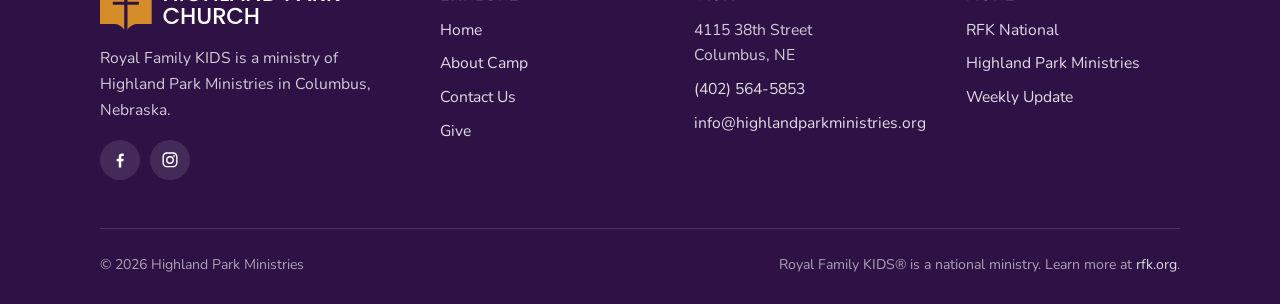
==== commit 8bbeb161: "Update contact message to simplify outreach instructions" ====
--- a/index.html
+++ b/index.html
@@ -1,20 +1,27 @@
+<!--
+⠀⠀⠀⠀⠀⠀⠀⠀⠀⠀⠀⠀⠀⠀⠀⠀⠀⠀⠀⠀⣤⠀⠀⠀⠀⠀⠀⠀⠀⠀⠀⠀⠀⠀⠀⣤⠀⠀⠀⠀⠀⠀⠀⠀⠀⠀⠀⠀⠀⠀⠀⠀⠀⠀⠀⠀
+⠀⠀⠀⠀⠀⠀⠀⠀⠀⠀⠀⠀⠀⠀⠀⠀⠀⠀⣿⠛⠛⠛⣤⠀⠀⠀⠀⠀⠀⠀⠀⠀⠀⣤⣿⠛⠛⣿⠀⠀⠀⠀⠀⠀⠀⠀⠀⠀⠀⠀⠀⠀⠀⠀⠀⠀
+⠀⠀⣤⣿⣿⣤⠀⠀⠀⠀⠀⠀⠀⠀⠀⠀⠀⠀⣿⣤⠀⣤⣿⠀⠀⠀⠀⠀⠀⠀⠀⠀⠀⣿⣤⠀⠀⣿⣿⠀⠀⠀⠀⠀⠀⠀⠀⠀⠀⠀⣤⣿⣿⣿⣤⠀
+⠀⣿⠀⠀⠀⣿⠀⠀⠀⠀⠀⠀⠀⠀⠀⠀⠀⠀⠀⠛⣿⣿⠀⠀⠀⠀⠀⠀⠀⠀⠀⠀⠀⠀⣿⣿⠛⠀⠀⠀⠀⠀⠀⠀⠀⠀⠀⠀⠀⠀⣿⠀⠀⠀⣿⠀
+⠀⠛⣿⣤⣿⣿⣤⠀⠀⠀⠀⠀⠀⠀⠀⠀⠀⠀⠀⣤⣿⠛⣿⠀⠀⠀⠀⠀⠀⠀⠀⠀⠀⣿⠛⠛⣤⠀⠀⠀⠀⠀⠀⠀⠀⠀⠀⠀⠀⠀⣿⣿⣤⣿⠛⠀
+⠀⠀⠀⠀⠀⣿⠛⠛⣤⠀⠀⠀⠀⠀⠀⠀⠀⠀⠀⣿⠀⠀⠀⣿⣤⠀⠀⠀⠀⠀⠀⣤⣿⠀⠀⠀⣿⠀⠀⠀⠀⠀⠀⠀⠀⠀⠀⣤⣿⠛⣿⠀⠀⠀⠀⠀
+⠀⠀⠀⠀⠀⣿⣤⠀⠀⠛⣿⣤⠀⠀⠀⠀⠀⠀⣿⠛⠀⠀⠀⠀⠛⣿⠀⠀⠀⠀⣤⠛⠀⠀⠀⠀⠛⣿⠀⠀⠀⠀⠀⠀⣤⣿⠛⠀⠀⠀⣿⠀⠀⠀⠀⠀
+⠀⠀⠀⠀⠀⠀⣿⠀⠀⠀⠀⠛⠛⣤⣤⣤⣤⣤⠛⠀⠀⠀⠀⠀⠀⠀⠛⣤⣤⠛⠛⠀⠀⠀⠀⠀⠀⠛⣤⣤⣤⣤⣤⠛⠛⠀⠀⠀⠀⣿⠀⠀⠀⠀⠀⠀
+⠀⠀⠀⠀⠀⠀⣿⣤⠀⠀⠀⠀⠀⠀⠀⠀⠀⠀⠀⠀⠀⠀⠀⠀⠀⠀⠀⠀⠀⠀⠀⠀⠀⠀⠀⠀⠀⠀⠀⠀⠀⠀⠀⠀   ⠀⠀⠀⠀⠀⣿⠀⠀⠀⠀⠀⠀
+⠀⠀⠀⠀⠀⠀⠛⣿⠀⠀⠀⠀⠀⠀⠀⠀⠀⠀⠀⠀⠀⠀⠀⠀⠀⠀⠀⠀⠀⠀⠀⠀⠀⠀⠀⠀  ⠀⠀⠀⠀⠀⠀⠀⠀⠀⠀⠀⠀⣿⠛⠀⠀⠀⠀⠀⠀
+⠀⠀⠀⠀⠀⠀⠀⣿⠀⠀⠀⠀⠀⠀⠀⠀⠀⠀⠀⠀⠀⠀⠀⠀⠀⠀⠀⠀⠀⠀⠀⠀⠀⠀⠀⠀⠀⠀⠀⠀⠀ ⠀⠀⠀⠀ ⠀⠀⠀⣿⠀⠀⠀⠀⠀⠀⠀
+⠀⠀⠀⠀⠀⠀⠀⠀⣿⣤⠀⠀⠀⠀⠀⠀⠀⠀⠀⠀⠀⠀⠀⠀⠀⠀⠀⠀⠀⠀⠀⠀⠀⠀⠀⠀⠀⠀ ⠀⠀⠀⠀⠀⠀⠀⠀⣤⣿⠛⠀⠀⠀⠀⠀⠀⠀
+⠀⠀⠀⠀⠀⠀⠀⠀⣤⣤⠛⠛⠛⠛⣿⣤⣤⣤⣤⣤⣤⣤⣤⣤⣤⣤⠀⠀⠀⠀⠀⣤⣤⣤⣤⣤⣤⣤⣤⣤⣤⣤⣿⠛⠛⣿⣿⣿⠛⠀⠀⠀⠀⠀⠀⠀
+⠀⠀⠀⠀⠀⠀⠀⠀⣿⠛⠛⠛⠛⣿⣤⣤⣤⣤⣤⣤⣤⣤⣿⣿⣿⣿⣿⣿⣿⣿⣿⣿⣿⣿⣤⣤⣤⣤⣤⣤⣤⣤⣿⠛⠛⠛⠛⣿⣿⠀⠀⠀⠀⠀⠀⠀
+⠀⠀⠀⠀⠀⠀⠀⠀⣿⣤⠛⣿⣤⠀⠀⣤⣤⠀⠀⠀⠀⠀⠀⠀⠀⠀⠀⣿⣤⠀⠀⠀⠀⠀⠀⠀⠀⠀⣤⣤⠀⠀    ⠀⣿⠛⣿⣿⣿⠀⠀⠀⠀⠀⠀⠀
+⠀⠀⠀⠀⠀⠀⠀⠀⣿⠛⣤⣿⠛⠀⣿⠀⠀⣿⠀⣤⠛⠛⣿⠀⠀⣤⠛⠀⠀⠛⣤⠀⠀⣿⠛⠛⣿⠀⣿⣤⠀⣿⠀⠀⣿⣤⠛⣿⣿⠀⠀⠀⠀⠀⠀⠀
+⠀⠀⠀⠀⠀⠀⠀⠀⣿⣤⣤⠀⠀⠀⠛⠛⠛⠀⠀⠛⣿⣤⠛⠀⠀⠛⣤⣤⣤⣤⠛⠀⠀⠛⣿⣿⠛⠀⠀⠛⠛⠛⠀⠀⠀⣤⣤⣿⠛⠀⠀⠀⠀⠀⠀⠀
+⠀⠀⠀⠀⠀⠀⠀⠀⣿⣤⣤⠛⠛⠛⠛⠛⣿⣿⣤⣤⣤⣤⣤⣤⣤⣤⣤⣿⣿⣤⣤⣤⣤⣤⣤⣤⣤⣤⣤⣿⠛⠛⠛⠛⠛⣤⣤⣿⠀⠀⠀⠀⠀⠀⠀⠀
+⠀⠀⠀⠀⠀⠀⠀⠀⠀⠀⠛⠛⠛⠛⠛⠛⣿⣤⣤⣤⣤⣤⣤⣤⣤⣤⣤⣤⣤⣤⣤⣤⣤⣤⣤⣤⣤⣤⣤⣤⠛⠛⠛⠛⠛⠛⠀⠀⠀⠀⠀⠀⠀⠀⠀⠀
+
+       Royal Family KIDS
+-->
 <!DOCTYPE html>
-<!--
-⠀⠀⠀⠀⠀⠀⠀⠀⠀⠀⡀⠀⠀⠀⠀⠀⠀⢀⠀⠀⠀⠀⠀⠀⠀⠀⠀⠀
-⠀⣠⣄⠀⠀⠀⠀⠀⠀⣏⢉⡆⠀⠀⠀⠀⢰⡋⢹⡄⠀⠀⠀⠀⠀⣠⣤⡀
-⠸⣄⣼⡀⠀⠀⠀⠀⠀⢈⡿⡄⠀⠀⠀⠀⢠⠿⡁⠀⠀⠀⠀⠀⠀⣧⣠⠇
-⠀⠀⢸⡉⠢⣄⠀⠀⠀⡼⠀⠘⢦⠀⠀⡰⠃⠀⢧⠀⠀⠀⣠⠔⠋⡇⠀⠀
-⠀⠀⠀⣇⠀⠈⠑⠒⠒⠁⠀⠀⠀⠑⠊⠁⠀⠀⠈⠒⠒⠊⠁⠀⢸⠀⠀⠀
-⠀⠀⠀⢹⠀⠀⠀⠀⠀⠀⠀⠀⠀⠀⠀⠀⠀⠀⠀⠀⠀⠀⠀⠀⡏⠀⠀⠀
-⠀⠀⠀⠀⣓⠤⠤⣄⣀⣀⣀⣀⣀⠀⠀⢀⣀⣀⣀⣀⣀⡤⢤⣾⠅⠀⠀⠀
-⠀⠀⠀⠀⣏⢭⡙⢒⡒⠒⠒⠛⠛⢻⡛⠛⠛⠒⠒⢒⡒⠋⡭⣽⡇⠀⠀⠀
-⠀⠀⠀⠀⣏⡚⠁⠧⠜⠰⣍⠇⠰⣁⣈⠆⠸⣭⠇⠳⠼⠀⢓⣹⠇⠀⠀⠀
-⠀⠀⠀⠀⠓⠮⠭⠭⣟⣒⣒⣒⣒⣚⣓⣒⣒⣒⣒⣚⠭⠭⠵⠚⠀⠀⠀⠀
-
-       Royal Family KIDS
-
-       ... hi welcome to the source code, hey, you should visit our parent site at nohorseplay.com...yes 
--->
 <html lang="en">
 <head>
   <meta charset="UTF-8">
@@ -182,7 +189,7 @@
       <div class="container cta-inner">
         <div>
           <h2>Questions about camp?</h2>
-          <p>We'd love to hear from you. Reach out to Pastor Jonathan Niles with any questions you may have.</p>
+          <p>We'd love to hear from you. Reach out to Pastor Jonathan with any questions you may have.</p>
         </div>
         <a class="btn btn-white" href="contact.html">Contact us</a>
       </div>
